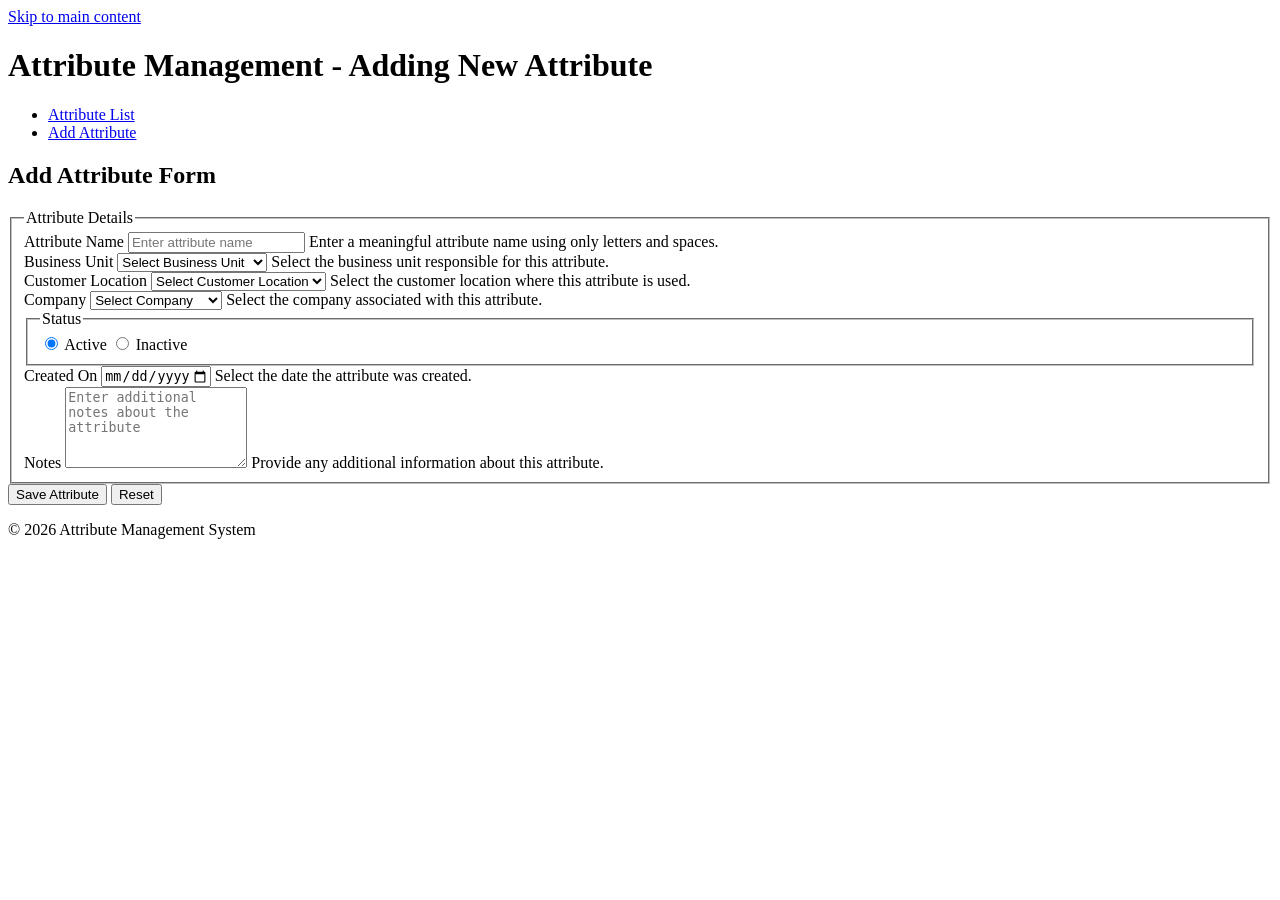
==== add-attribute.html @ 1395cb38 "feat: implement accessible HTML structure for attribute management app" ====
<!DOCTYPE html>
<html lang="en">

<head>
    <meta charset="UTF-8">

    <meta name="viewport" content="width=device-width, initial-scale=1.0">

    <title>Attribute Management | Add Attribute</title>

    <meta name="description" content="Add a new HTML attribute.">

    <meta property="og:title" content="Add Attribute">
    <meta property="og:description" content="Add a new HTML attribute.">
    <meta property="og:type" content="website">

    <!-- Canonical URL -->
    <link rel="canonical" href="https://example.com/attribute-app/add-attribute.html">

    <!-- Favicons -->
    <link rel="icon" href="assets/favicon.ico">
    <link rel="icon" type="image/svg+xml" href="assets/favicon.svg">
    <link rel="apple-touch-icon" href="assets/apple-touch-icon.png">

    <!-- Site stylesheet -->
    <link rel="stylesheet" href="css/style.css">

</head>

<body>

    <a href="#main-content" class="skip-link">
        Skip to main content
    </a>

    <header role="banner">

        <h1>
            Attribute Management - Adding New Attribute
        </h1>

        <nav role="navigation" aria-label="Primary">

            <ul>

                <li>
                    <a href="index.html">
                        Attribute List
                    </a>
                </li>

                <li>
                    <a href="add-attribute.html" aria-current="page">
                        Add Attribute
                    </a>
                </li>

            </ul>

        </nav>

    </header>

    <main id="main-content">

        <!--
        This region will display a summary of form validation errors.
        It is hidden by default and will be populated by JavaScript in A3.
        -->

        <div id="form-error-summary" role="alert" aria-live="assertive" hidden>
        </div>

        <section id="attribute-form-section" aria-labelledby="form-title">

            <h2 id="form-title">
                Add Attribute Form
            </h2>

            <!--
            novalidate disables the browser's default validation popups
            while keeping HTML validation rules available for JavaScript.
            This allows us to build a custom validation experience in A3.
            -->

            <form id="attribute-form" method="post" action="#" novalidate aria-labelledby="form-title">

                <fieldset id="attribute-details">

                    <legend>
                        Attribute Details
                    </legend>

                    <div class="form-group">

                        <label for="attribute-name">
                            Attribute Name
                        </label>

                        <input type="text" id="attribute-name" name="attributeName" required
                            minlength="2" maxlength="50" pattern="[A-Za-z ]+"
                            aria-describedby="attribute-name-hint attribute-name-error"
                            placeholder="Enter attribute name">

                        <span id="attribute-name-hint" class="form-hint">

                            Enter a meaningful attribute name using only letters and spaces.

                        </span>

                        <span id="attribute-name-error" class="form-error" role="alert" aria-live="polite">

                        </span>

                    </div>

                    <div class="form-group">

                        <label for="business-unit">
                            Business Unit
                        </label>

                        <select id="business-unit" name="businessUnit" required
                            aria-describedby="business-unit-hint business-unit-error">

                            <option value="">
                                Select Business Unit
                            </option>

                            <option value="sales">Sales</option>
                            <option value="retail">Retail</option>
                            <option value="marketing">Marketing</option>
                            <option value="manufacturing">Manufacturing</option>
                            <option value="logistics">Logistics</option>
                            <option value="product-management">Product Management</option>
                            <option value="operations">Operations</option>
                            <option value="human-resources">Human Resources</option>

                        </select>

                        <span id="business-unit-hint" class="form-hint">

                            Select the business unit responsible for this attribute.

                        </span>

                        <span id="business-unit-error" class="form-error" role="alert" aria-live="polite">
                        </span>

                    </div>

                    <div class="form-group">

                        <label for="customer-location">
                            Customer Location
                        </label>

                        <select id="customer-location" name="customerLocation" required
                            aria-describedby="customer-location-hint customer-location-error">

                            <option value="">
                                Select Customer Location
                            </option>

                            <option value="new-york">New York</option>
                            <option value="chicago">Chicago</option>
                            <option value="los-angeles">Los Angeles</option>
                            <option value="houston">Houston</option>
                            <option value="dallas">Dallas</option>
                            <option value="seattle">Seattle</option>
                            <option value="miami">Miami</option>
                            <option value="boston">Boston</option>

                        </select>

                        <span id="customer-location-hint" class="form-hint">

                            Select the customer location where this attribute is used.

                        </span>

                        <span id="customer-location-error" class="form-error" role="alert" aria-live="polite">
                        </span>

                    </div>
                    <div class="form-group">

                        <label for="company">
                            Company
                        </label>

                        <select id="company" name="company" required
                            aria-describedby="company-hint company-error">

                            <option value="">
                                Select Company
                            </option>

                            <option value="abc-corporation">
                                ABC Corporation
                            </option>

                            <option value="global-industries">
                                Global Industries
                            </option>

                            <option value="xyz-limited">
                                XYZ Limited
                            </option>

                            <option value="northwind-traders">
                                Northwind Traders
                            </option>

                            <option value="contoso-ltd">
                                Contoso Ltd
                            </option>

                        </select>

                        <span id="company-hint" class="form-hint">

                            Select the company associated with this attribute.

                        </span>

                        <span id="company-error" class="form-error" role="alert" aria-live="polite">
                        </span>

                    </div>

                    <div class="form-group">

                        <fieldset>

                            <legend>
                                Status
                            </legend>

                            <div class="radio-group">

                                <input type="radio" id="status-active" name="isActive" value="active" checked required>

                                <label for="status-active">
                                    Active
                                </label>

                                <input type="radio" id="status-inactive" name="isActive" value="inactive"
                                >

                                <label for="status-inactive">
                                    Inactive
                                </label>

                            </div>

                        </fieldset>

                    </div>

                    <div class="form-group">

                        <label for="created-on">
                            Created On
                        </label>

                        <input type="date" id="created-on" name="createdOn" max="2026-07-14" required
                            aria-describedby="created-on-hint created-on-error">

                        <span id="created-on-hint" class="form-hint">

                            Select the date the attribute was created.

                        </span>

                        <span id="created-on-error" class="form-error" role="alert" aria-live="polite">
                        </span>

                    </div>

                    <div class="form-group">

                        <label for="notes">
                            Notes
                        </label>

                        <textarea id="notes" name="notes" rows="5" minlength="10" maxlength="500"
                            aria-describedby="notes-hint notes-error"
                            placeholder="Enter additional notes about the attribute"></textarea>

                        <span id="notes-hint" class="form-hint">

                            Provide any additional information about this attribute.

                        </span>

                        <span id="notes-error" class="form-error" role="alert" aria-live="polite">
                        </span>

                    </div>

                </fieldset>

                <div class="form-actions">

                    <button type="submit" id="save-button">
                        Save Attribute
                    </button>

                    <button type="reset" id="reset-button">
                        Reset
                    </button>

                </div>

            </form>

        </section>

    </main>

    <footer role="contentinfo">
        <p>&copy; 2026 Attribute Management System</p>
    </footer>

</body>


</html>
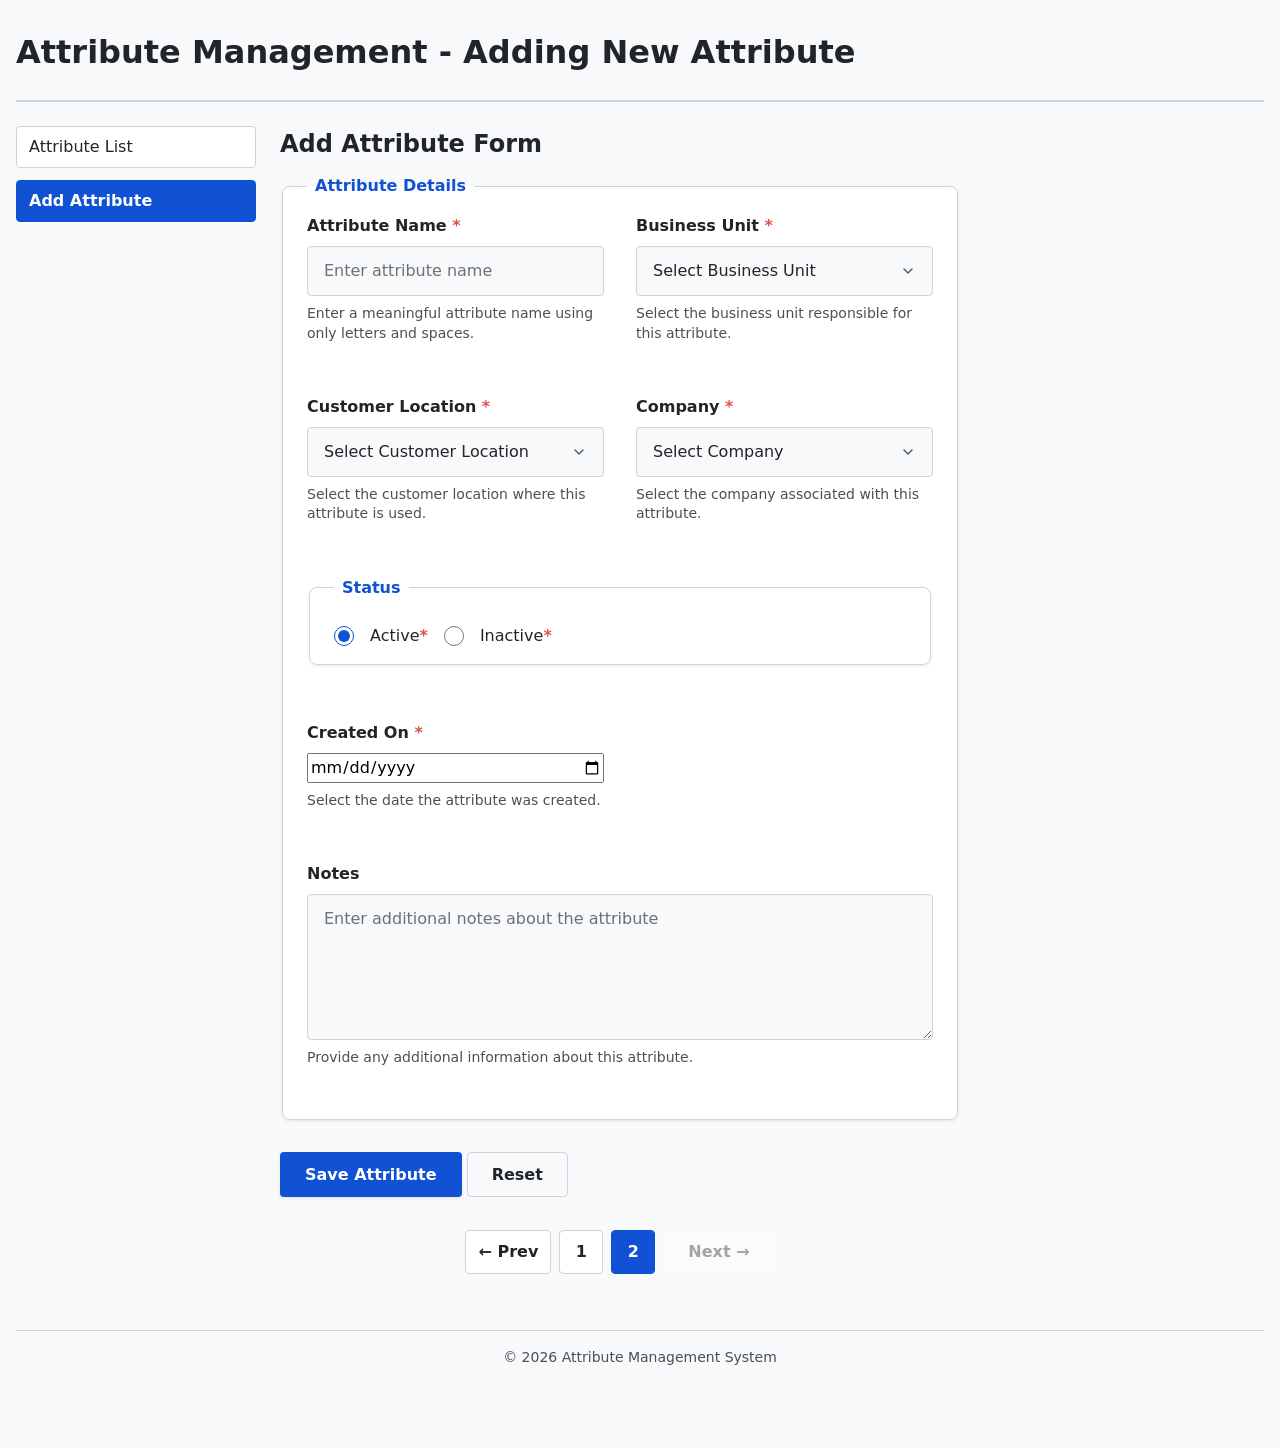
==== commit d3163a82: "feat: Implementing CSS" ====
--- a/add-attribute.html
+++ b/add-attribute.html
@@ -23,7 +23,7 @@
     <link rel="apple-touch-icon" href="assets/apple-touch-icon.png">
 
     <!-- Site stylesheet -->
-    <link rel="stylesheet" href="css/style.css">
+    <link rel="stylesheet" href="css/main.css">
 
 </head>
 
@@ -33,33 +33,33 @@
         Skip to main content
     </a>
 
-    <header role="banner">
-
-        <h1>
+    <header role="banner" class="site-header">
+
+        <h1 class="site-header__title">
             Attribute Management - Adding New Attribute
         </h1>
 
-        <nav role="navigation" aria-label="Primary">
-
-            <ul>
-
-                <li>
-                    <a href="index.html">
-                        Attribute List
-                    </a>
-                </li>
-
-                <li>
-                    <a href="add-attribute.html" aria-current="page">
-                        Add Attribute
-                    </a>
-                </li>
-
-            </ul>
-
-        </nav>
-
     </header>
+
+    <nav class="site-nav" role="navigation" aria-label="Primary">
+
+        <ul class="site-nav__list">
+
+            <li class="site-nav__item">
+                <a href="index.html" class="site-nav__link">
+                    Attribute List
+                </a>
+            </li>
+
+            <li>
+                <a href="add-attribute.html" class="site-nav__link site-nav__link--active" aria-current="page">
+                    Add Attribute
+                </a>
+            </li>
+
+        </ul>
+
+    </nav>
 
     <main id="main-content">
 
@@ -97,8 +97,8 @@
                             Attribute Name
                         </label>
 
-                        <input type="text" id="attribute-name" name="attributeName" required
-                            minlength="2" maxlength="50" pattern="[A-Za-z ]+"
+                        <input type="text" id="attribute-name" name="attributeName" required minlength="2"
+                            maxlength="50" pattern="[A-Za-z ]+"
                             aria-describedby="attribute-name-hint attribute-name-error"
                             placeholder="Enter attribute name">
 
@@ -189,8 +189,7 @@
                             Company
                         </label>
 
-                        <select id="company" name="company" required
-                            aria-describedby="company-hint company-error">
+                        <select id="company" name="company" required aria-describedby="company-hint company-error">
 
                             <option value="">
                                 Select Company
@@ -245,8 +244,7 @@
                                     Active
                                 </label>
 
-                                <input type="radio" id="status-inactive" name="isActive" value="inactive"
-                                >
+                                <input type="radio" id="status-inactive" name="isActive" value="inactive">
 
                                 <label for="status-inactive">
                                     Inactive
@@ -315,6 +313,25 @@
 
             </form>
 
+            <!-- Accessible Pagination Controls (`cards.css`) -->
+            <nav aria-label="Attribute pagination" class="pagination-wrapper">
+                <ul class="pagination">
+                    <li class="pagination__item">
+                        <a href="index.html" class="pagination__link" aria-label="Previous page (Dashboard)">← Prev</a>
+                    </li>
+                    <li class="pagination__item">
+                        <a href="index.html" class="pagination__link" aria-label="Page 1 (Dashboard)">1</a>
+                    </li>
+                    <li class="pagination__item">
+                        <a href="add-attribute.html" class="pagination__link pagination__link--active"
+                            aria-current="page" aria-label="Page 2 (Add Attribute)">2</a>
+                    </li>
+                    <li class="pagination__item">
+                        <button type="button" class="pagination__button" disabled aria-label="Next page">Next →</button>
+                    </li>
+                </ul>
+            </nav>
+
         </section>
 
     </main>
--- a/css/main.css
+++ b/css/main.css
@@ -0,0 +1,17 @@
+/* css/main.css */
+
+/* 1. Declare layer precedence from lowest to highest priority */
+@layer reset, tokens, base, layout, components, utilities, pages;
+
+/* 2. Import modular stylesheets into their respective layers */
+@import url('tokens.css') layer(tokens);
+@import url('reset.css') layer(reset);
+@import url('base.css') layer(base);
+@import url('layout.css') layer(layout);
+@import url('components/buttons.css') layer(components);
+@import url('components/forms.css') layer(components);
+@import url('components/table.css') layer(components);
+@import url('components/alerts.css') layer(components);
+@import url('components/cards.css') layer(components);
+@import url('utilities.css') layer(utilities);
+@import url('pages.css') layer(pages);
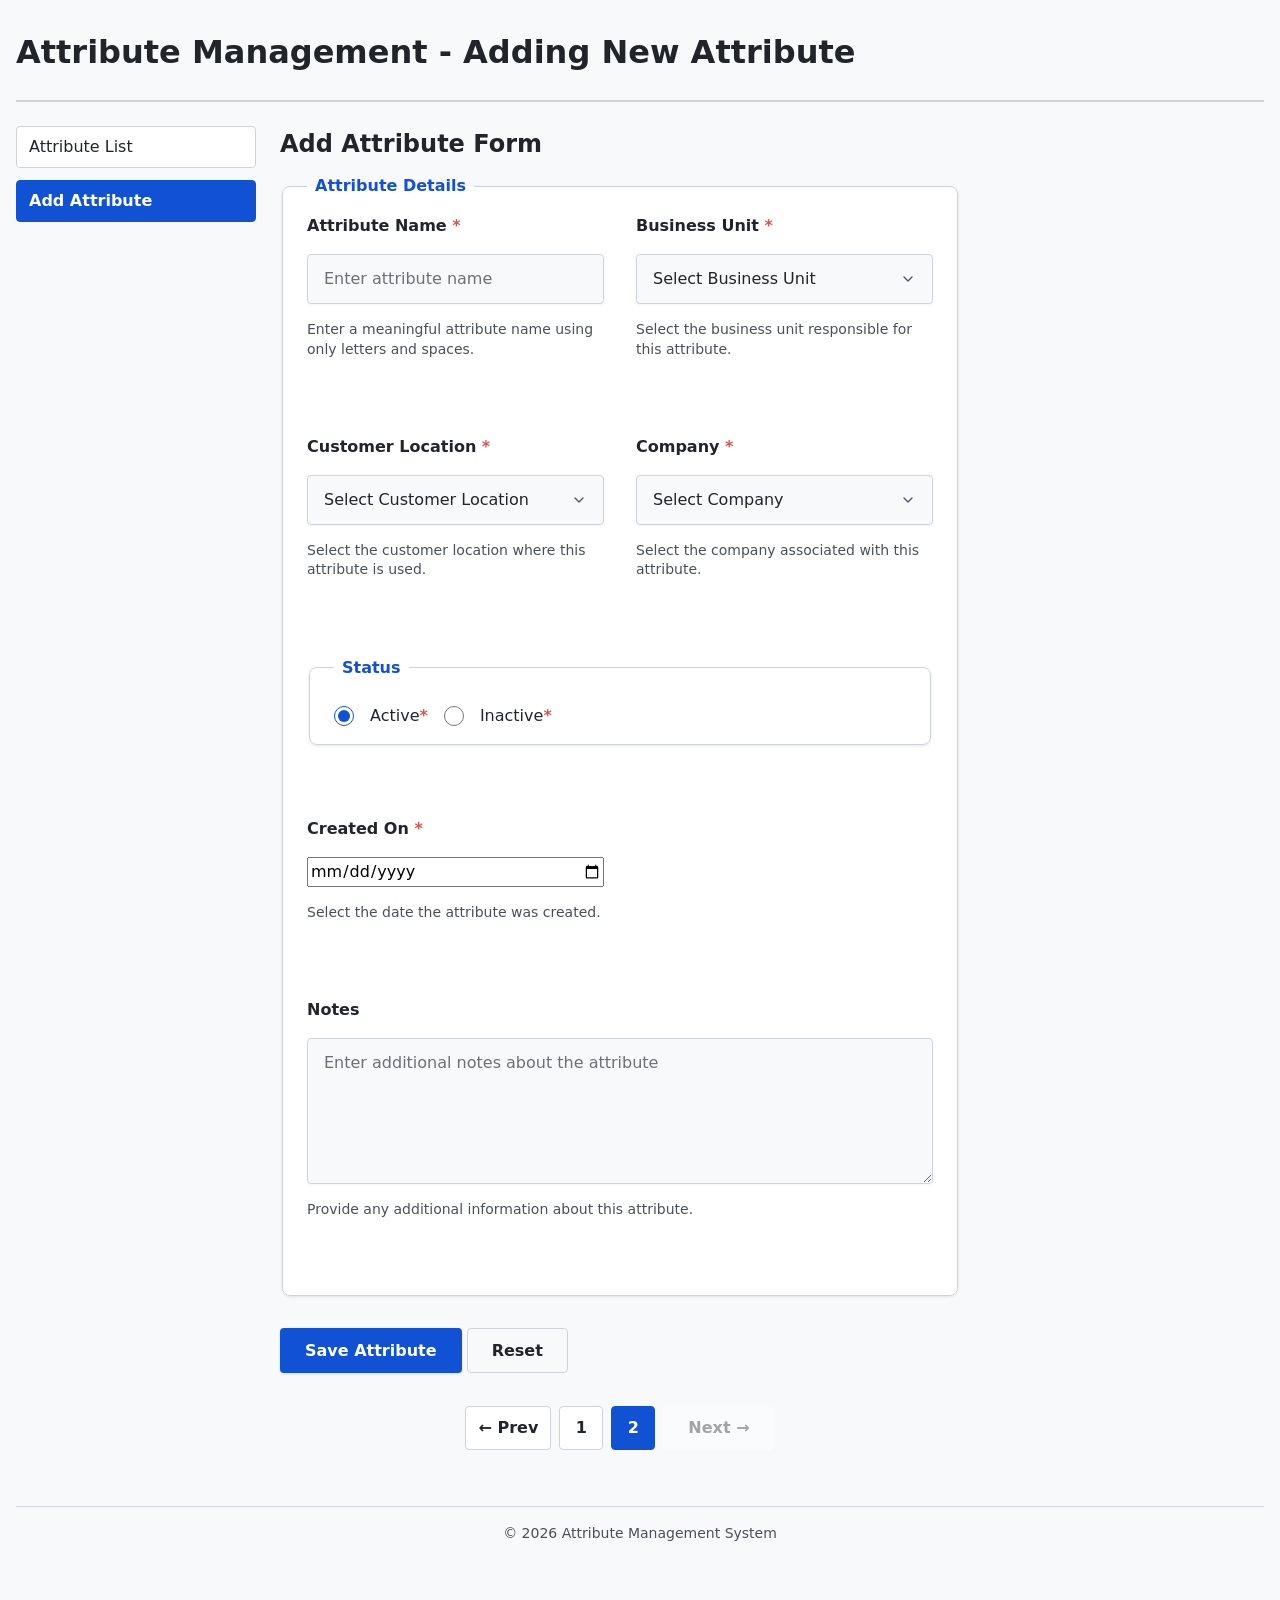
==== commit e8eb1364: "setup: add JS modules and seed data files" ====
--- a/add-attribute.html
+++ b/add-attribute.html
@@ -24,6 +24,9 @@
 
     <!-- Site stylesheet -->
     <link rel="stylesheet" href="css/main.css">
+
+    <!-- Site JavaScript -->
+    <script type="module" src="./js/main.js"></script>
 
 </head>
 
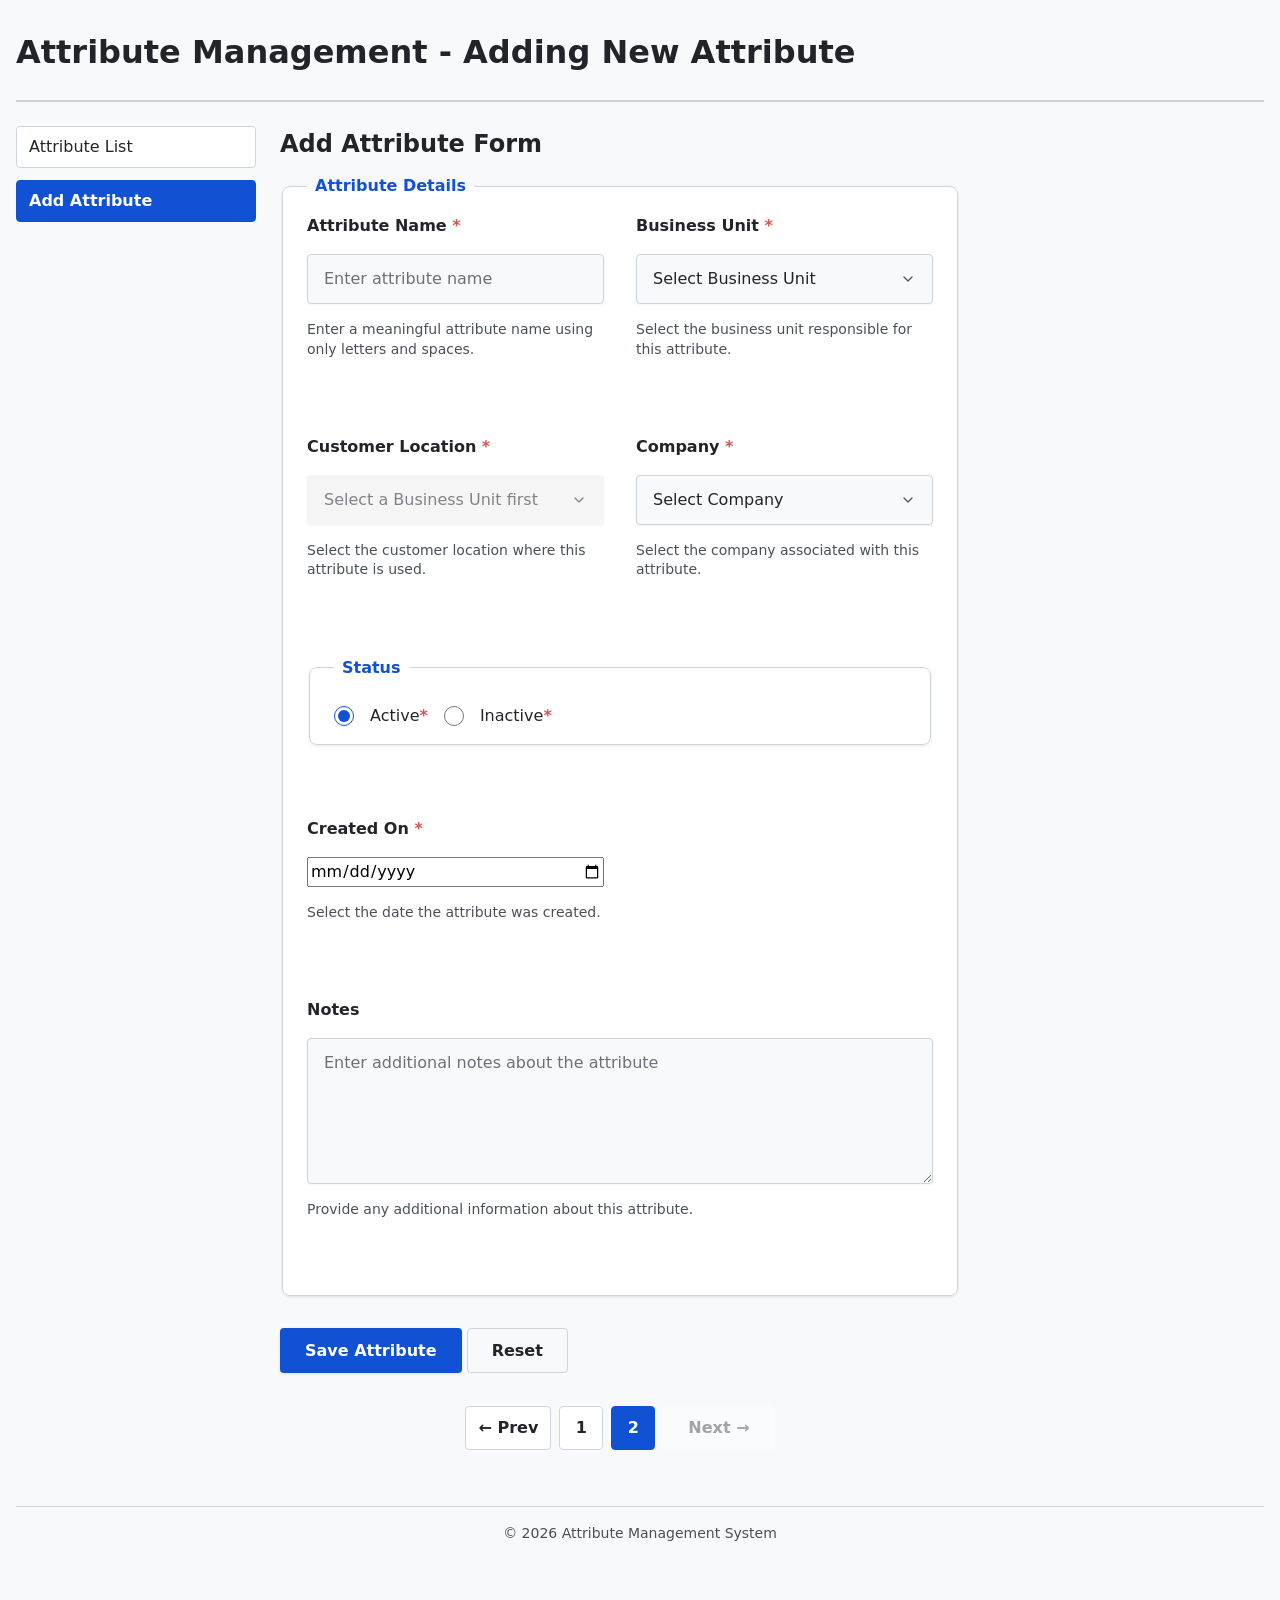
==== commit b8fc70ea: "feat: form Validation added (but not submit button)" ====
--- a/add-attribute.html
+++ b/add-attribute.html
@@ -265,7 +265,7 @@
                             Created On
                         </label>
 
-                        <input type="date" id="created-on" name="createdOn" max="2026-07-14" required
+                        <input type="date" id="created-on" name="createdOn" required
                             aria-describedby="created-on-hint created-on-error">
 
                         <span id="created-on-hint" class="form-hint">
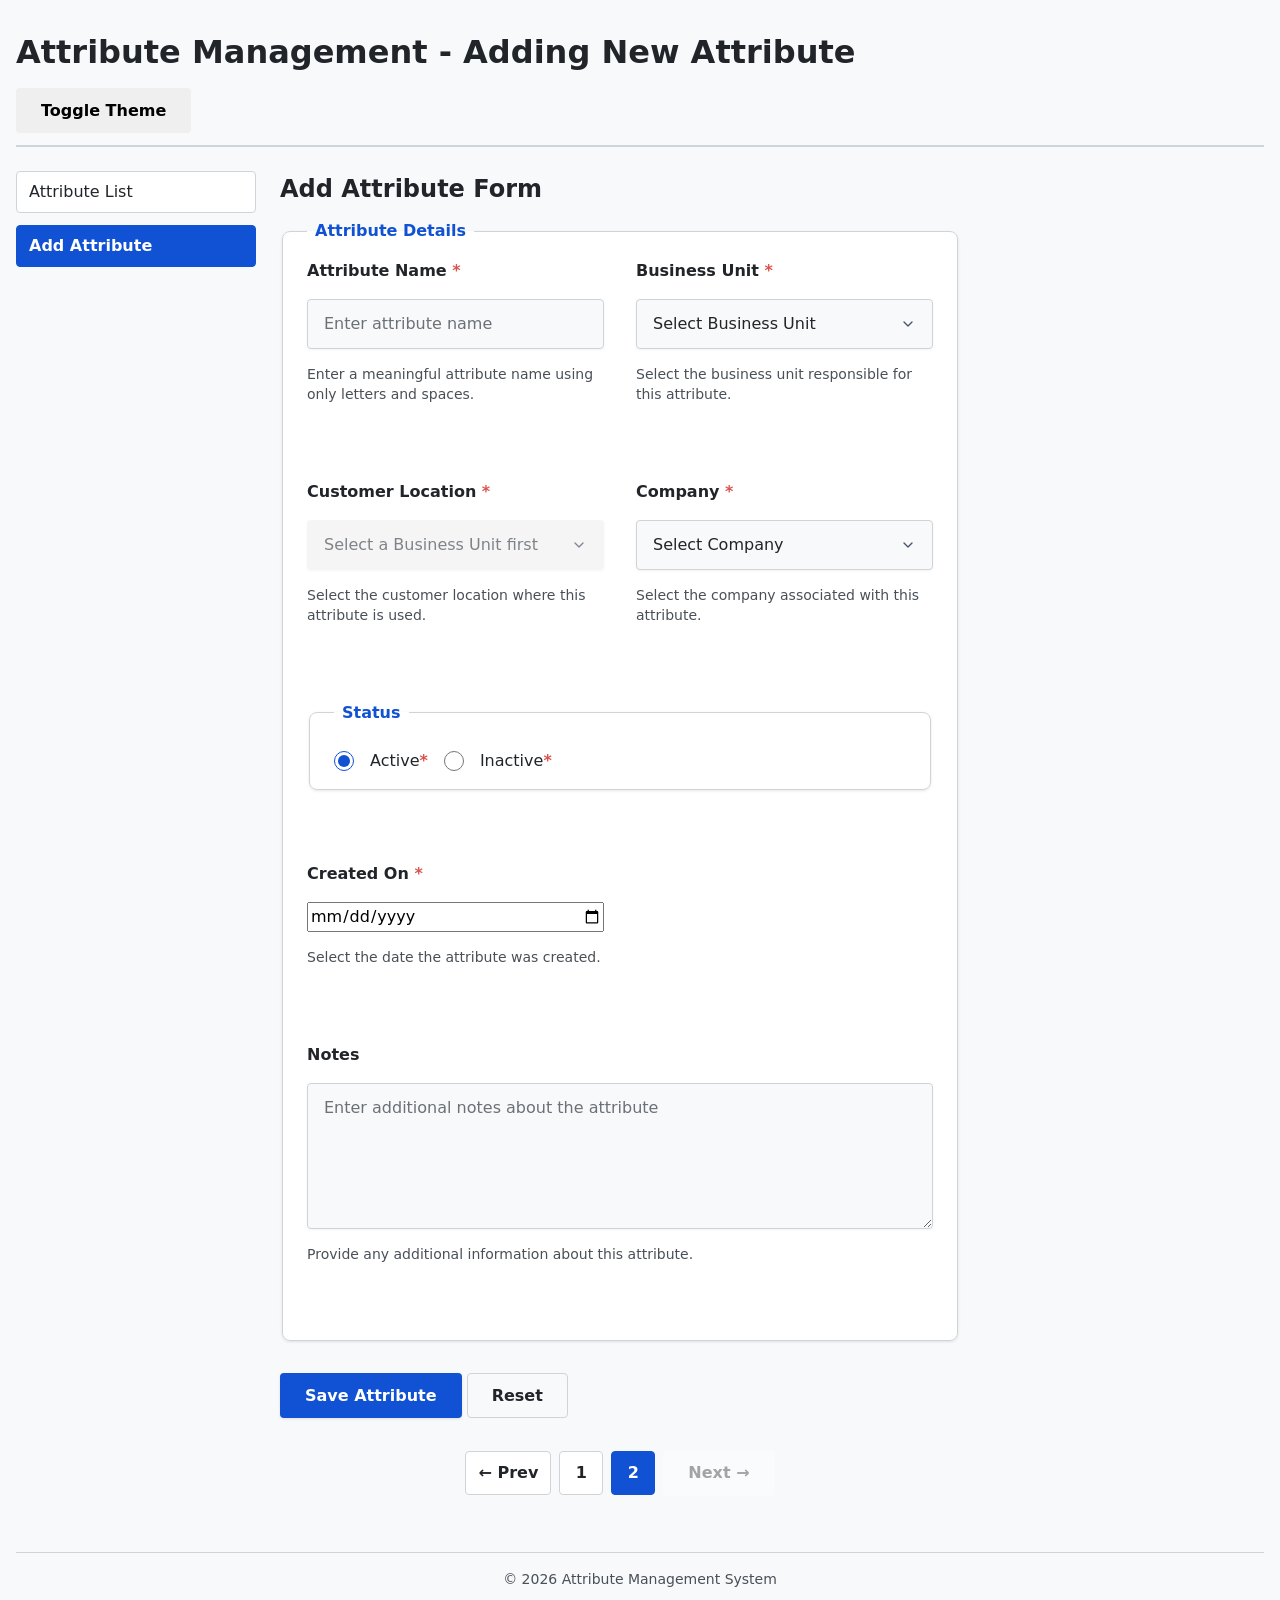
==== commit 3adb348c: "feat: implemented theme" ====
--- a/add-attribute.html
+++ b/add-attribute.html
@@ -41,6 +41,7 @@
         <h1 class="site-header__title">
             Attribute Management - Adding New Attribute
         </h1>
+        <button id="theme-toggle" class="btn btn--secondary" style="margin-left: auto;">Toggle Theme</button>
 
     </header>
 
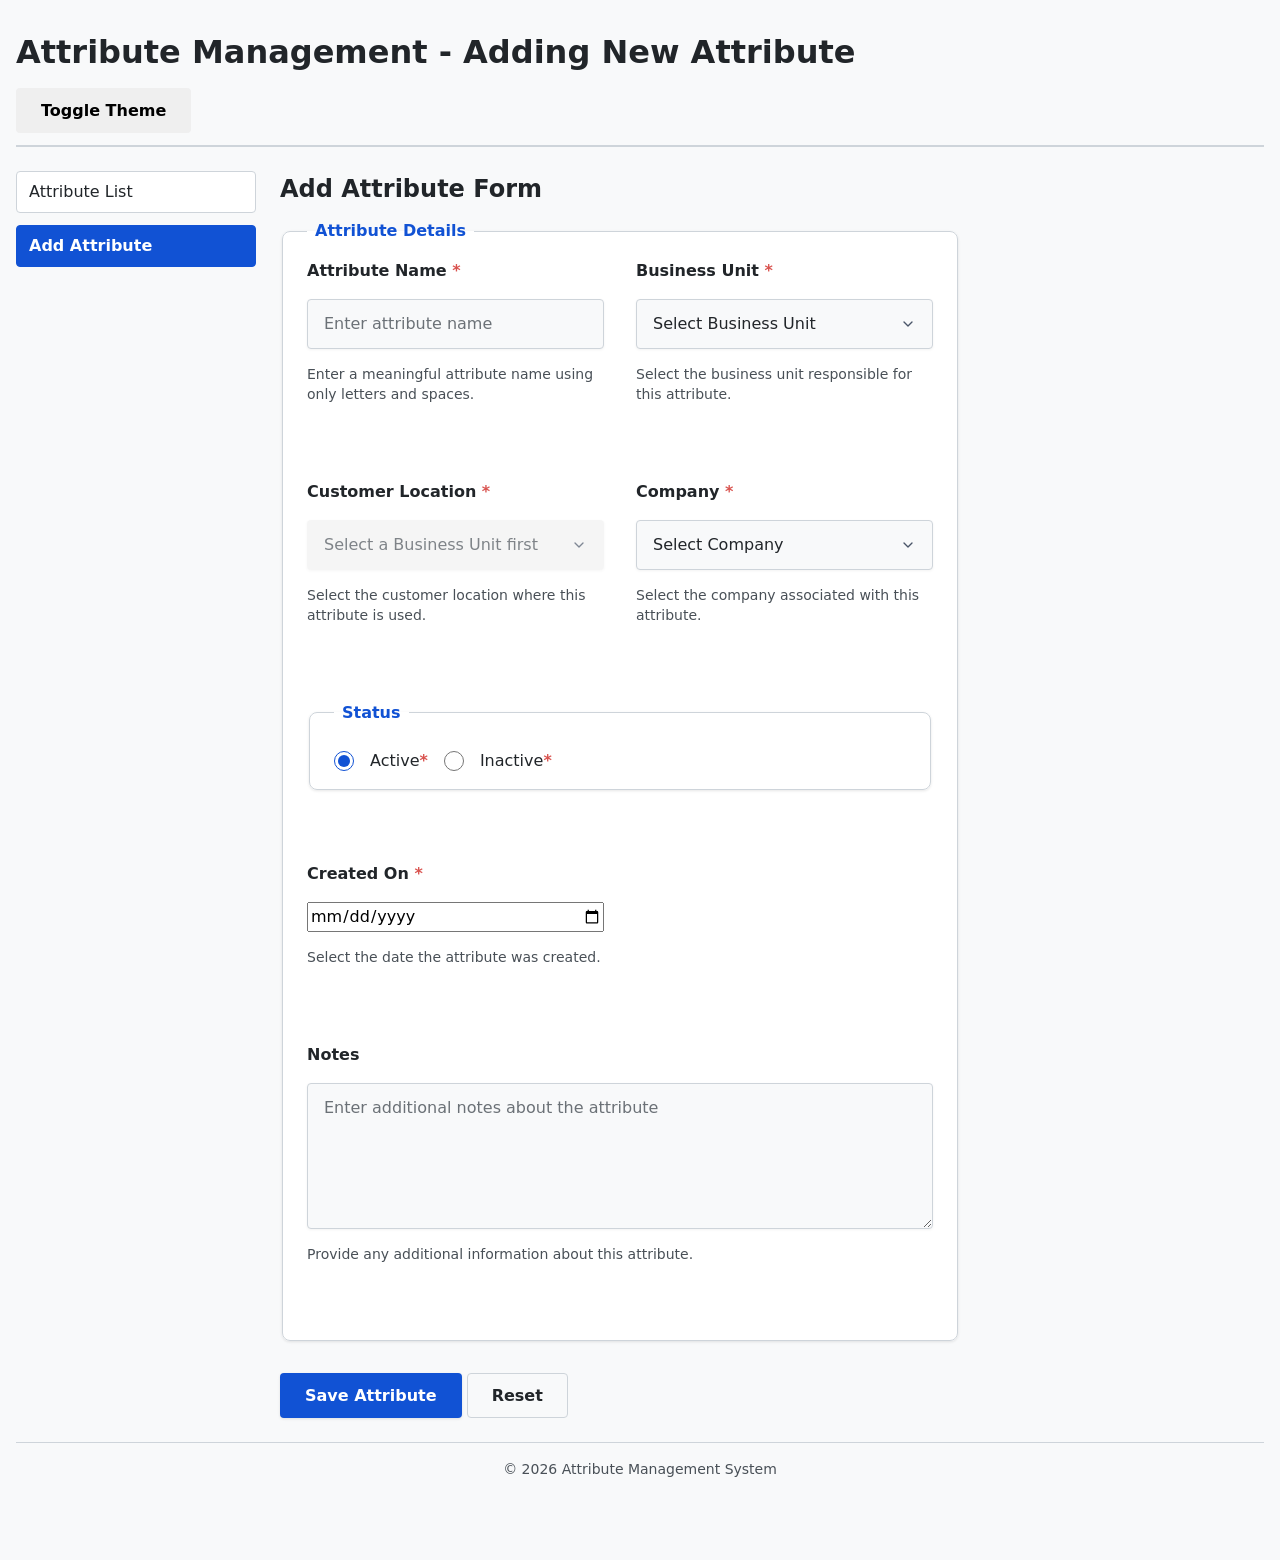
==== commit 59bbc8a5: "chore: restructure modules and pagination fix" ====
--- a/add-attribute.html
+++ b/add-attribute.html
@@ -317,25 +317,6 @@
 
             </form>
 
-            <!-- Accessible Pagination Controls (`cards.css`) -->
-            <nav aria-label="Attribute pagination" class="pagination-wrapper">
-                <ul class="pagination">
-                    <li class="pagination__item">
-                        <a href="index.html" class="pagination__link" aria-label="Previous page (Dashboard)">← Prev</a>
-                    </li>
-                    <li class="pagination__item">
-                        <a href="index.html" class="pagination__link" aria-label="Page 1 (Dashboard)">1</a>
-                    </li>
-                    <li class="pagination__item">
-                        <a href="add-attribute.html" class="pagination__link pagination__link--active"
-                            aria-current="page" aria-label="Page 2 (Add Attribute)">2</a>
-                    </li>
-                    <li class="pagination__item">
-                        <button type="button" class="pagination__button" disabled aria-label="Next page">Next →</button>
-                    </li>
-                </ul>
-            </nav>
-
         </section>
 
     </main>
